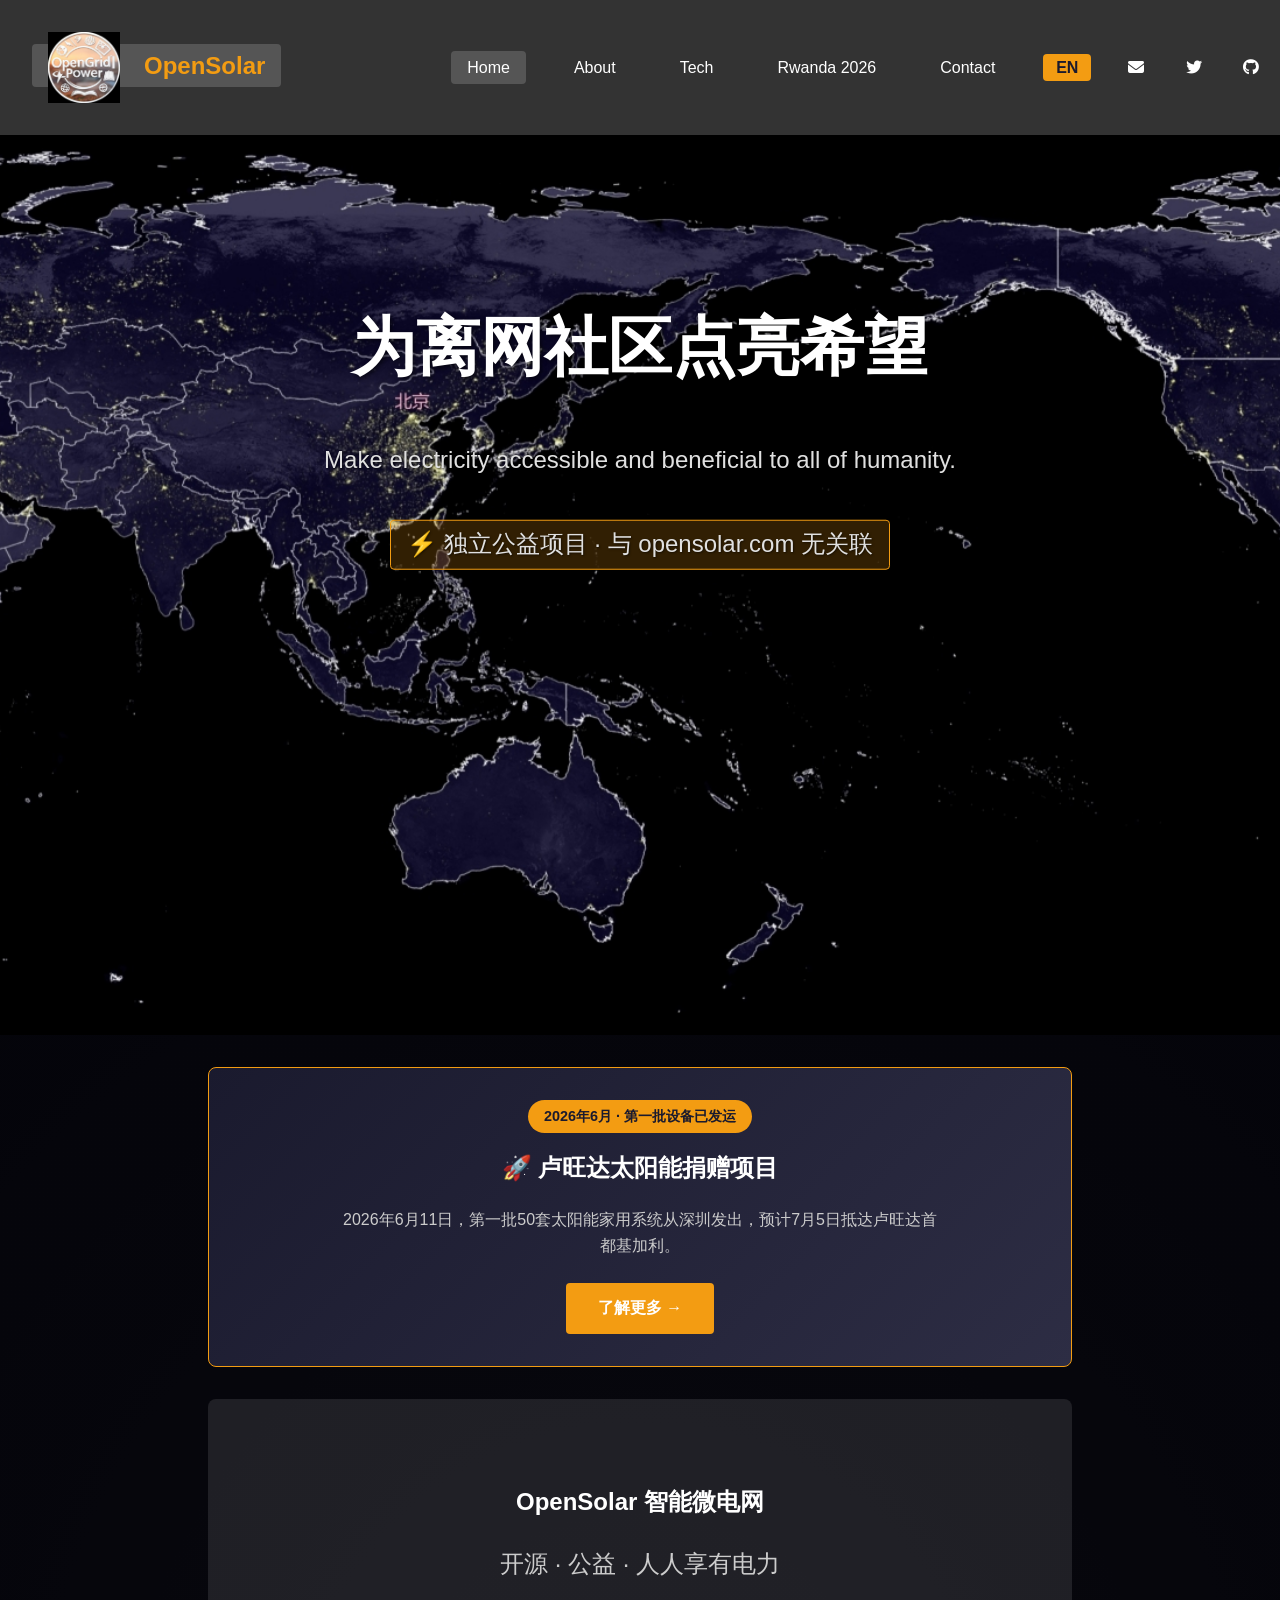
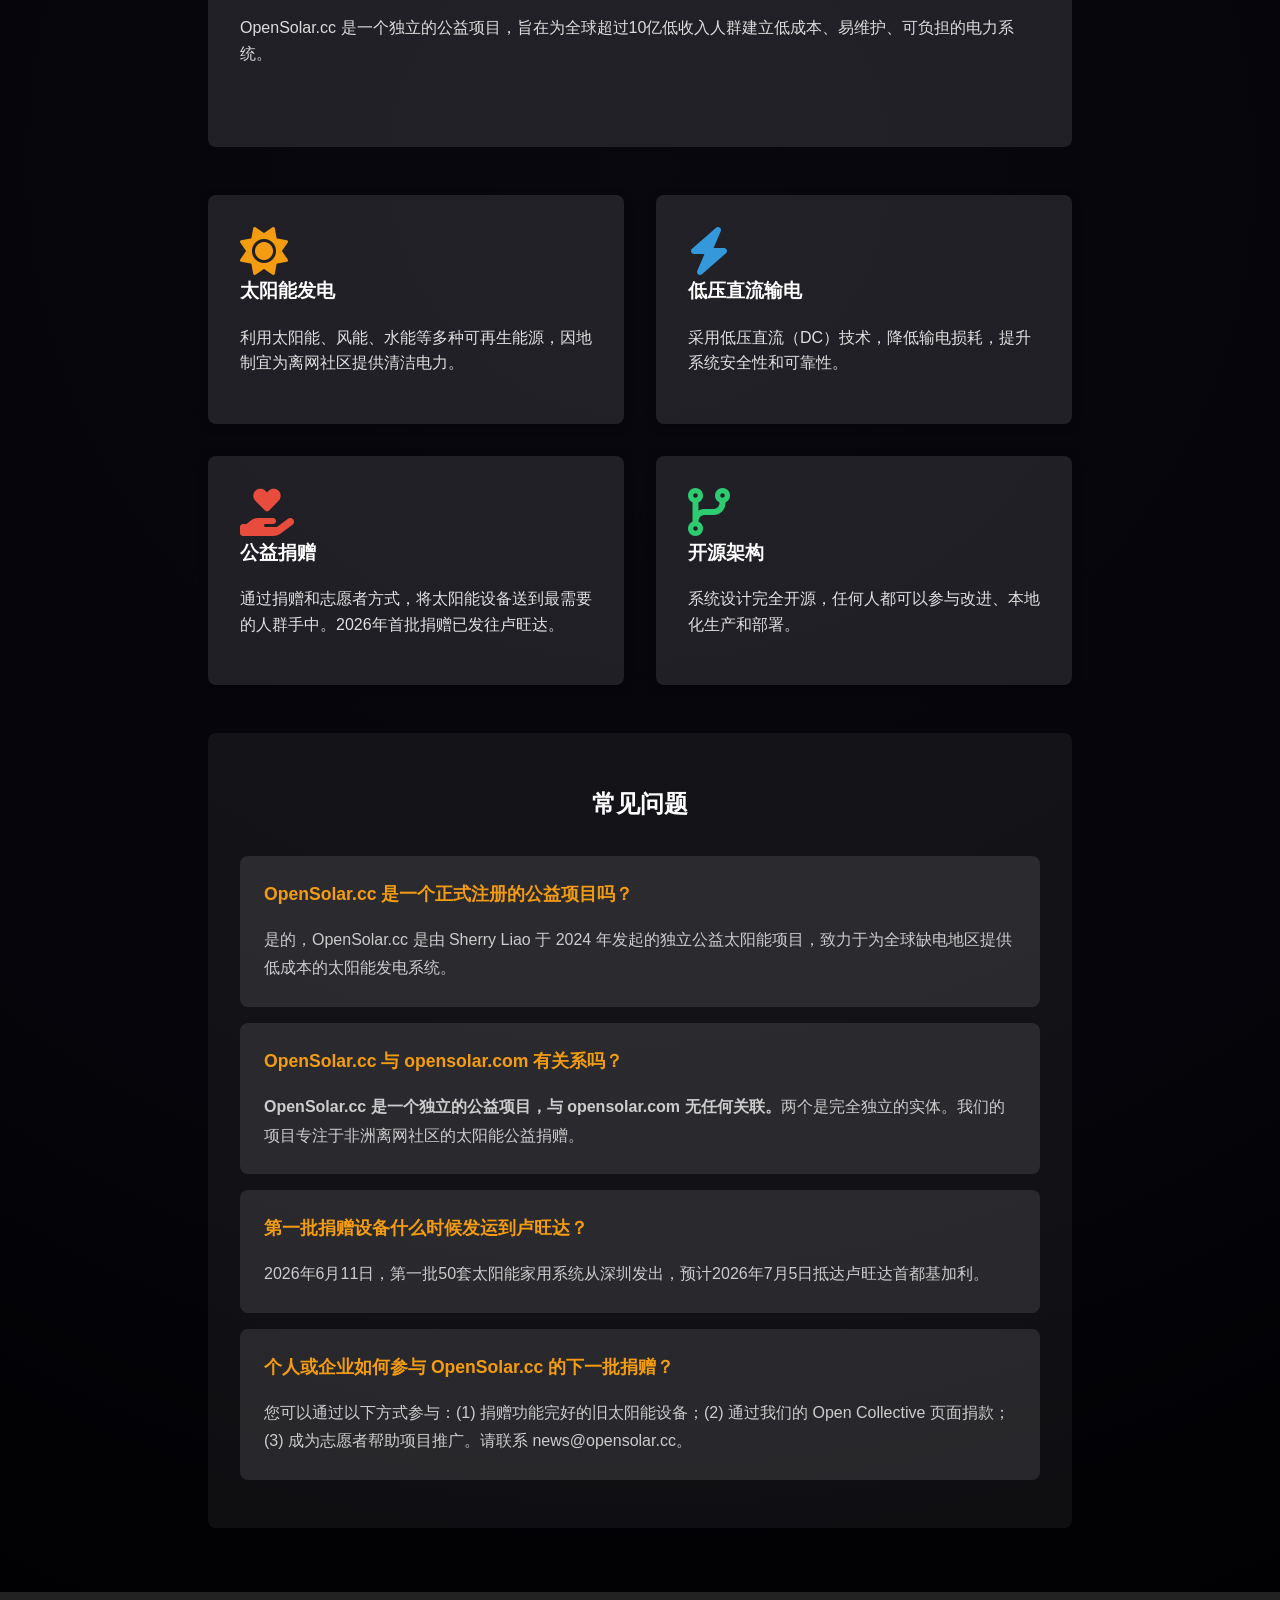
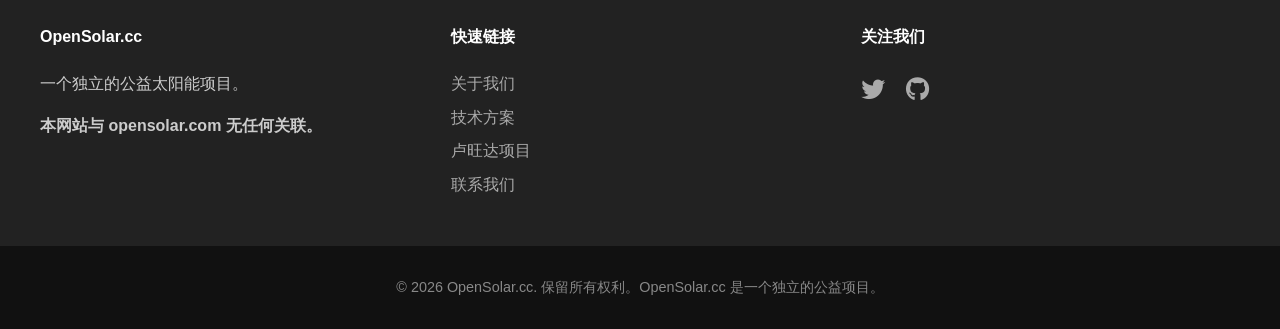
==== zh/index.html @ 10aa1938 "feat: OpenSolar.cc website with bilingual EN/ZH support, SEO optimization" ====
<!DOCTYPE html>
<html lang="zh-CN">
<head>
  <meta charset="UTF-8">
  <meta name="viewport" content="width=device-width, initial-scale=1.0">
  <title>OpenSolar.cc - 向非洲捐赠太阳能的独立公益项目</title>
  <meta name="description" content="OpenSolar.cc 是一个独立的公益太阳能项目，致力于为非洲离网社区提供太阳能发电系统。2026年6月第一批设备已发往卢旺达。与 opensolar.com 无任何关联。">
  <meta name="keywords" content="OpenSolar.cc, 太阳能公益, 捐赠太阳能, 卢旺达, 离网太阳能, 开源太阳能, 非洲缺电">
  <meta name="robots" content="index, follow">
  <link rel="canonical" href="https://opensolar.cc/zh/">
  <link rel="alternate" hreflang="zh-CN" href="https://opensolar.cc/zh/">
  <link rel="alternate" hreflang="en" href="https://opensolar.cc/">

  <meta property="og:title" content="OpenSolar.cc - 向非洲捐赠太阳能的独立公益项目">
  <meta property="og:description" content="为非洲离网社区提供太阳能发电系统。2026年6月第一批设备已发往卢旺达。">
  <meta property="og:url" content="https://opensolar.cc/zh/">
  <meta property="og:type" content="website">
  <meta property="og:image" content="https://opensolar.cc/OpenSolar_logo.png">
  <meta property="og:locale" content="zh_CN">

  <meta name="twitter:card" content="summary_large_image">
  <meta name="twitter:title" content="OpenSolar.cc - 向非洲捐赠太阳能的独立公益项目">
  <meta name="twitter:description" content="为非洲离网社区提供太阳能发电系统。2026年6月第一批设备已发往卢旺达。">

  <link rel="stylesheet" href="../style.css">
  <link rel="stylesheet" href="https://cdnjs.cloudflare.com/ajax/libs/font-awesome/6.5.1/css/all.min.css">
  <link rel="icon" type="image/png" href="../OpenSolar_logo.png">

  <script type="application/ld+json">
  {
    "@context": "https://schema.org",
    "@type": "NGO",
    "name": "OpenSolar.cc",
    "description": "OpenSolar.cc 是一个独立的公益太阳能项目，致力于为全球缺电地区提供低成本的太阳能发电系统。",
    "url": "https://opensolar.cc",
    "email": "news@opensolar.cc",
    "logo": "https://opensolar.cc/OpenSolar_logo.png",
    "foundingDate": "2024",
    "founder": {
      "@type": "Person",
      "name": "Sherry Liao"
    },
    "areaServed": ["非洲", "Asia", "South America"],
    "knowsAbout": ["太阳能", "微电网", "离网发电"],
    "sameAs": [
      "https://github.com/opensolarpower",
      "https://twitter.com/opensolar"
    ]
  }
  </script>

  <script type="application/ld+json">
  {
    "@context": "https://schema.org",
    "@type": "FAQPage",
    "mainEntity": [
      {
        "@type": "Question",
        "name": "OpenSolar.cc 是一个正式注册的公益项目吗？",
        "acceptedAnswer": {
          "@type": "Answer",
          "text": "是的，OpenSolar.cc 是由 Sherry Liao 于 2024 年发起的独立公益太阳能项目，致力于为全球缺电地区提供低成本的太阳能发电系统。"
        }
      },
      {
        "@type": "Question",
        "name": "OpenSolar.cc 与 opensolar.com 有关系吗？",
        "acceptedAnswer": {
          "@type": "Answer",
          "text": "OpenSolar.cc 是一个独立的公益项目，与 opensolar.com 无任何关联。两个是完全独立的实体。"
        }
      },
      {
        "@type": "Question",
        "name": "第一批捐赠设备什么时候发运到卢旺达？",
        "acceptedAnswer": {
          "@type": "Answer",
          "text": "2026年6月11日，第一批50套太阳能家用系统从深圳发出，预计2026年7月5日抵达卢旺达首都基加利。"
        }
      },
      {
        "@type": "Question",
        "name": "个人可以向 OpenSolar.cc 捐赠旧太阳能设备吗？",
        "acceptedAnswer": {
          "@type": "Answer",
          "text": "可以。我们接受功能完好的旧太阳能设备捐赠。请通过 news@opensolar.cc 联系我们了解具体需求和发运方式。"
        }
      },
      {
        "@type": "Question",
        "name": "如何跟踪这批捐赠物资的到达和分发情况？",
        "acceptedAnswer": {
          "@type": "Answer",
          "text": "我们将在 Rwanda 项目页面实时更新物资运输进度、到达时间和分发照片。请关注我们的 Twitter (@opensolar) 获取最新动态。"
        }
      }
    ]
  }
  </script>
</head>
<body>
  <header>
    <nav>
      <button class="mobile-nav-toggle" aria-label="Toggle navigation">
        <i class="fas fa-bars"></i>
      </button>
      <ul>
        <li class="logo"><a href="index.html"><img src="../OpenSolar_logo.png" alt="OpenSolar.cc Logo" class="logo-img">OpenSolar</a></li>
        <li><a href="index.html" class="active">Home</a></li>
        <li><a href="about.html">About</a></li>
        <li><a href="tech.html">Tech</a></li>
        <li><a href="rwanda-solar-shipment-2026.html">Rwanda 2026</a></li>
        <li><a href="contact.html">Contact</a></li>
        <li class="lang-switch"><a href="../index.html">EN</a></li>
        <li><a href="mailto:news@opensolar.cc" aria-label="Email"><i class="fas fa-envelope"></i></a></li>
        <li><a href="https://twitter.com/opensolar" target="_blank" aria-label="Twitter"><i class="fab fa-twitter"></i></a></li>
        <li><a href="https://github.com/opensolarpower" target="_blank" aria-label="GitHub"><i class="fab fa-github"></i></a></li>
      </ul>
    </nav>
  </header>

  <div class="welcome-container">
    <img class="welcome-bg" src="../earth_night_light.jpg" alt="地球夜景 - 全球仍有十亿人无电可用" loading="lazy">
    <div class="welcome-text">
      <h1 class="animated-text">为离网社区点亮希望</h1>
      <p class="animated-subtext">Make electricity accessible and beneficial to all of humanity.</p>
      <p class="animated-subtext independence-badge">⚡ 独立公益项目 · 与 opensolar.com 无关联</p>
    </div>
  </div>

  <main>
    <section class="campaign-highlight">
      <div class="campaign-badge">2026年6月 · 第一批设备已发运</div>
      <h2>🚀 卢旺达太阳能捐赠项目</h2>
      <p>2026年6月11日，第一批50套太阳能家用系统从深圳发出，预计7月5日抵达卢旺达首都基加利。</p>
      <a href="rwanda-solar-shipment-2026.html" class="btn-primary">了解更多 →</a>
    </section>

    <section class="hero">
      <h2>OpenSolar 智能微电网</h2>
      <p class="tagline">开源 · 公益 · 人人享有电力</p>
      <div class="intro">
        <p>OpenSolar.cc 是一个独立的公益项目，旨在为全球超过10亿低收入人群建立低成本、易维护、可负担的电力系统。</p>
      </div>
    </section>

    <section class="features">
      <div class="feature">
        <i class="fas fa-sun fa-3x" style="color: #f39c12;"></i>
        <h3>太阳能发电</h3>
        <p>利用太阳能、风能、水能等多种可再生能源，因地制宜为离网社区提供清洁电力。</p>
      </div>
      <div class="feature">
        <i class="fas fa-bolt fa-3x" style="color: #3498db;"></i>
        <h3>低压直流输电</h3>
        <p>采用低压直流（DC）技术，降低输电损耗，提升系统安全性和可靠性。</p>
      </div>
      <div class="feature">
        <i class="fas fa-hand-holding-heart fa-3x" style="color: #e74c3c;"></i>
        <h3>公益捐赠</h3>
        <p>通过捐赠和志愿者方式，将太阳能设备送到最需要的人群手中。2026年首批捐赠已发往卢旺达。</p>
      </div>
      <div class="feature">
        <i class="fas fa-code-branch fa-3x" style="color: #2ecc71;"></i>
        <h3>开源架构</h3>
        <p>系统设计完全开源，任何人都可以参与改进、本地化生产和部署。</p>
      </div>
    </section>

    <section class="faq-section" itemscope itemtype="https://schema.org/FAQPage">
      <h2>常见问题</h2>
      <div class="faq-list">
        <div class="faq-item" itemscope itemprop="mainEntity" itemtype="https://schema.org/Question">
          <h3 itemprop="name">OpenSolar.cc 是一个正式注册的公益项目吗？</h3>
          <div itemscope itemprop="acceptedAnswer" itemtype="https://schema.org/Answer">
            <div itemprop="text">是的，OpenSolar.cc 是由 Sherry Liao 于 2024 年发起的独立公益太阳能项目，致力于为全球缺电地区提供低成本的太阳能发电系统。</div>
          </div>
        </div>
        <div class="faq-item" itemscope itemprop="mainEntity" itemtype="https://schema.org/Question">
          <h3 itemprop="name">OpenSolar.cc 与 opensolar.com 有关系吗？</h3>
          <div itemscope itemprop="acceptedAnswer" itemtype="https://schema.org/Answer">
            <div itemprop="text"><strong>OpenSolar.cc 是一个独立的公益项目，与 opensolar.com 无任何关联。</strong>两个是完全独立的实体。我们的项目专注于非洲离网社区的太阳能公益捐赠。</div>
          </div>
        </div>
        <div class="faq-item" itemscope itemprop="mainEntity" itemtype="https://schema.org/Question">
          <h3 itemprop="name">第一批捐赠设备什么时候发运到卢旺达？</h3>
          <div itemscope itemprop="acceptedAnswer" itemtype="https://schema.org/Answer">
            <div itemprop="text">2026年6月11日，第一批50套太阳能家用系统从深圳发出，预计2026年7月5日抵达卢旺达首都基加利。</div>
          </div>
        </div>
        <div class="faq-item" itemscope itemprop="mainEntity" itemtype="https://schema.org/Question">
          <h3 itemprop="name">个人或企业如何参与 OpenSolar.cc 的下一批捐赠？</h3>
          <div itemscope itemprop="acceptedAnswer" itemtype="https://schema.org/Answer">
            <div itemprop="text">您可以通过以下方式参与：(1) 捐赠功能完好的旧太阳能设备；(2) 通过我们的 Open Collective 页面捐款；(3) 成为志愿者帮助项目推广。请联系 news@opensolar.cc。</div>
          </div>
        </div>
      </div>
    </section>
  </main>

  <footer>
    <div class="footer-content">
      <div class="footer-section">
        <h4>OpenSolar.cc</h4>
        <p>一个独立的公益太阳能项目。</p>
        <p><strong>本网站与 opensolar.com 无任何关联。</strong></p>
      </div>
      <div class="footer-section">
        <h4>快速链接</h4>
        <ul>
          <li><a href="about.html">关于我们</a></li>
          <li><a href="tech.html">技术方案</a></li>
          <li><a href="rwanda-solar-shipment-2026.html">卢旺达项目</a></li>
          <li><a href="contact.html">联系我们</a></li>
        </ul>
      </div>
      <div class="footer-section">
        <h4>关注我们</h4>
        <div class="social-links">
          <a href="https://twitter.com/opensolar" target="_blank" aria-label="Twitter"><i class="fab fa-twitter"></i></a>
          <a href="https://github.com/opensolarpower" target="_blank" aria-label="GitHub"><i class="fab fa-github"></i></a>
        </div>
      </div>
    </div>
    <div class="footer-bottom">
      <p>&copy; 2026 OpenSolar.cc. 保留所有权利。OpenSolar.cc 是一个独立的公益项目。</p>
    </div>
  </footer>
  <script src="../script.js"></script>
</body>
</html>
---- style.css ----
/* 基本样式 */
body {
  font-family: Arial, sans-serif;
  margin: 0;
  padding: 0;
  line-height: 1.6;
  background-image: url('images/background.jpg');
  background-size: cover;
  background-position: center;
  background-attachment: fixed;
  background-repeat: no-repeat;
  min-height: 100vh;
  display: flex;
  flex-direction: column;
  background: linear-gradient(rgba(0,0,0,0.7), rgba(0,0,0,0.7)),
              radial-gradient(circle at 50% 50%, #1a1a2e 0%, #0f0f23 50%, #000000 100%);
  color: #e0e0e0;
}

/* 头部样式 */
header {
  background: #333;
  color: #fff;
  padding: 1rem 0;
  text-align: center;
}

header h1 {
  margin: 0;
}

/* 导航样式 */
nav ul {
  list-style: none;
  padding: 0;
  margin: 1rem 0;
  display: flex;
  align-items: center;
  justify-content: flex-start;
  padding-left: 1rem;
}

nav ul li {
  display: inline-block;
  margin: 0 1rem;
}

/* 社交按钮间距 */
nav ul li:nth-last-child(-n+3) {
  margin: 0 0.3rem;
}

.lang-switch a {
  background: #f39c12;
  color: #1a1a2e !important;
  border-radius: 4px;
  font-weight: bold;
  padding: 0.3rem 0.8rem;
}

.lang-switch a:hover {
  background: #e67e22;
}

nav a {
  color: #fff;
  text-decoration: none;
  padding: 0.5rem 1rem;
}

nav a:hover {
  background: #555;
  border-radius: 4px;
}

/* 主体内容样式 */
main {
  padding: 2rem;
  max-width: 1200px;
  margin: 0 auto;
  flex: 1;
}

section {
  margin-bottom: 2rem;
}

/* 页脚样式 */
footer {
  background: #222;
  color: #ccc;
  padding: 2rem 0 0;
  margin-top: auto;
}

.footer-content {
  max-width: 1200px;
  margin: 0 auto;
  display: grid;
  grid-template-columns: repeat(auto-fit, minmax(250px, 1fr));
  gap: 2rem;
  padding: 0 2rem 2rem;
}

.footer-section h4 {
  color: #fff;
  margin-top: 0;
}

.footer-section ul {
  list-style: none;
  padding: 0;
}

.footer-section ul li {
  margin-bottom: 0.5rem;
}

.footer-section ul li a {
  color: #aaa;
  text-decoration: none;
}

.footer-section ul li a:hover {
  color: #fff;
}

.social-links a {
  color: #aaa;
  font-size: 1.5rem;
  margin-right: 1rem;
}

.social-links a:hover {
  color: #fff;
}

.footer-bottom {
  background: #111;
  text-align: center;
  padding: 1rem;
  font-size: 0.9rem;
  color: #888;
}

/* 按钮样式 */
.btn-primary {
  display: inline-block;
  background: #f39c12;
  color: #fff;
  padding: 0.8rem 2rem;
  border-radius: 4px;
  text-decoration: none;
  font-weight: bold;
  transition: background 0.3s;
}

.btn-primary:hover {
  background: #e67e22;
}

/* 主页样式 */
.hero {
  text-align: center;
  padding: 4rem 2rem;
  background: rgba(255, 255, 255, 0.1);
  border-radius: 8px;
  margin: 2rem 0;
}

.hero h2 {
  color: #fff;
}

.tagline {
  font-size: 1.5rem;
  color: #ccc;
  margin-bottom: 2rem;
}

.intro {
  max-width: 800px;
  margin: 0 auto;
  text-align: left;
  color: #ddd;
}

.features {
  display: grid;
  grid-template-columns: repeat(auto-fit, minmax(300px, 1fr));
  gap: 2rem;
  margin-top: 3rem;
}

.feature {
  background: rgba(255, 255, 255, 0.1);
  padding: 2rem;
  border-radius: 8px;
  box-shadow: 0 2px 10px rgba(0,0,0,0.3);
  color: #e0e0e0;
}

.feature h3 {
  color: #fff;
  margin-top: 0;
}

/* Campaign Highlight */
.campaign-highlight {
  background: linear-gradient(135deg, #1a1a2e, #2d2d44);
  border: 1px solid #f39c12;
  border-radius: 8px;
  padding: 2rem;
  text-align: center;
  margin-bottom: 2rem;
}

.campaign-badge {
  display: inline-block;
  background: #f39c12;
  color: #1a1a2e;
  padding: 0.3rem 1rem;
  border-radius: 20px;
  font-size: 0.9rem;
  font-weight: bold;
  margin-bottom: 1rem;
}

.campaign-highlight h2 {
  color: #fff;
  margin-top: 0;
}

.campaign-highlight p {
  color: #ccc;
  max-width: 600px;
  margin: 0 auto 1.5rem;
}

/* Independence Badge */
.independence-badge {
  display: inline-block;
  background: rgba(243, 156, 18, 0.2);
  border: 1px solid #f39c12;
  color: #f39c12;
  padding: 0.3rem 1rem;
  border-radius: 4px;
  font-size: 0.9rem;
  margin-top: 0.5rem;
}

/* FAQ Section */
.faq-section {
  background: rgba(255, 255, 255, 0.05);
  border-radius: 8px;
  padding: 2rem;
  margin-top: 3rem;
}

.faq-section h2 {
  color: #fff;
  text-align: center;
  margin-bottom: 2rem;
}

.faq-list {
  max-width: 800px;
  margin: 0 auto;
}

.faq-item {
  background: rgba(255, 255, 255, 0.1);
  border-radius: 8px;
  padding: 1.5rem;
  margin-bottom: 1rem;
}

.faq-item h3 {
  color: #f39c12;
  margin-top: 0;
  font-size: 1.1rem;
}

.faq-item div {
  color: #ccc;
  line-height: 1.8;
}

/* 关于页面样式 */
.about-intro {
  background: rgba(255, 255, 255, 0.1);
  padding: 2rem;
  border-radius: 8px;
  color: #e0e0e0;
}

.about-intro h1 {
  color: #fff;
}

.subtitle {
  color: #aaa;
  font-size: 1.2rem;
  margin-bottom: 2rem;
}

.about-content {
  display: grid;
  grid-template-columns: repeat(auto-fit, minmax(300px, 1fr));
  gap: 2rem;
}

.history, .mission, .values, .team {
  background: rgba(255, 255, 255, 0.1);
  padding: 1.5rem;
  border-radius: 8px;
  box-shadow: 0 2px 10px rgba(0,0,0,0.3);
}

.history h2, .mission h2, .values h2, .team h2 {
  color: #fff;
}

/* 增加段落间距 */
.about-content p {
  margin-bottom: 2em;
  line-height: 2;
}

.values ul {
  list-style: disc;
  padding-left: 1.5rem;
}

.values ul li {
  margin-bottom: 0.8rem;
}

.team-members {
  display: grid;
  gap: 1rem;
}

.member {
  padding: 1rem;
  background: rgba(255, 255, 255, 0.05);
  border-radius: 4px;
}

.member h4 {
  margin: 0 0 0.5rem 0;
  color: #fff;
}

/* 技术页面样式 */
.tech-intro {
  background: rgba(255, 255, 255, 0.1);
  padding: 2rem;
  border-radius: 8px;
  color: #e0e0e0;
}

.tech-intro h1 {
  color: #fff;
}

.tech-stack {
  margin-bottom: 3rem;
}

.tech-stack h2 {
  color: #fff;
}

.stack-items {
  display: grid;
  grid-template-columns: repeat(auto-fit, minmax(300px, 1fr));
  gap: 2rem;
  margin-top: 1.5rem;
}

.stack-item {
  background: rgba(255, 255, 255, 0.1);
  padding: 1.5rem;
  border-radius: 8px;
  box-shadow: 0 2px 10px rgba(0,0,0,0.3);
}

.stack-item h3 {
  color: #fff;
  margin-top: 0;
}

.stack-item p {
  color: #ccc;
}

.solution-cards {
  display: grid;
  grid-template-columns: repeat(auto-fit, minmax(300px, 1fr));
  gap: 2rem;
  margin-top: 1.5rem;
}

.card {
  background: rgba(255, 255, 255, 0.1);
  padding: 1.5rem;
  border-radius: 8px;
  box-shadow: 0 2px 10px rgba(0,0,0,0.3);
}

.card h3 {
  color: #fff;
  margin-top: 0;
}

.card p {
  color: #ccc;
}

/* 联系页面样式 */
.contact-section {
  background: rgba(255, 255, 255, 0.1);
  padding: 2rem;
  border-radius: 8px;
  color: #e0e0e0;
}

.contact-section h1 {
  color: #fff;
}

.contact-content {
  display: grid;
  grid-template-columns: 1fr 1fr;
  gap: 3rem;
  margin-top: 2rem;
}

.contact-form {
  background: rgba(255, 255, 255, 0.1);
  padding: 1.5rem;
  border-radius: 8px;
  box-shadow: 0 2px 10px rgba(0,0,0,0.3);
}

.form-group {
  margin-bottom: 1.5rem;
}

.form-group label {
  display: block;
  margin-bottom: 0.5rem;
  color: #e0e0e0;
}

.form-group input,
.form-group textarea {
  width: 100%;
  padding: 0.8rem;
  border: 1px solid #555;
  border-radius: 4px;
  font-size: 1rem;
  background: rgba(255, 255, 255, 0.1);
  color: #e0e0e0;
}

.form-group textarea {
  resize: vertical;
}

.form-group select {
  width: 100%;
  padding: 0.8rem;
  border: 1px solid #555;
  border-radius: 4px;
  font-size: 1rem;
  background: rgba(255, 255, 255, 0.1);
  color: #e0e0e0;
}

.form-group select option {
  background: #333;
  color: #e0e0e0;
}

button[type="submit"] {
  background: #f39c12;
  color: #fff;
  padding: 0.8rem 2rem;
  border: none;
  border-radius: 4px;
  cursor: pointer;
  font-size: 1rem;
  font-weight: bold;
}

button[type="submit"]:hover {
  background: #e67e22;
}

.contact-info {
  background: rgba(255, 255, 255, 0.1);
  padding: 1.5rem;
  border-radius: 8px;
  box-shadow: 0 2px 10px rgba(0,0,0,0.3);
}

.info-item {
  margin-bottom: 1.5rem;
}

.info-item h4 {
  color: #f39c12;
  margin: 0 0 0.5rem 0;
}

.info-item a {
  color: #3498db;
  text-decoration: none;
}

.info-item a:hover {
  text-decoration: underline;
}

/* Rwanda 页面样式 */
.rwanda-intro {
  background: rgba(255, 255, 255, 0.1);
  padding: 2rem;
  border-radius: 8px;
  color: #e0e0e0;
}

.rwanda-intro h1 {
  color: #fff;
}

.shipment-timeline {
  margin: 2rem 0;
}

.timeline-item {
  display: flex;
  align-items: flex-start;
  gap: 1rem;
  margin-bottom: 1.5rem;
}

.timeline-date {
  min-width: 120px;
  font-weight: bold;
  color: #f39c12;
}

.timeline-content {
  color: #ccc;
}

.shipment-details {
  display: grid;
  grid-template-columns: repeat(auto-fit, minmax(250px, 1fr));
  gap: 2rem;
  margin: 2rem 0;
}

.shipment-card {
  background: rgba(255, 255, 255, 0.1);
  padding: 1.5rem;
  border-radius: 8px;
  box-shadow: 0 2px 10px rgba(0,0,0,0.3);
}

.shipment-card h3 {
  color: #fff;
  margin-top: 0;
}

.cta-section {
  text-align: center;
  background: linear-gradient(135deg, #1a1a2e, #2d2d44);
  border: 1px solid #f39c12;
  border-radius: 8px;
  padding: 2rem;
  margin-top: 2rem;
}

.cta-section h2 {
  color: #fff;
}

/* 响应式设计 */
@media (max-width: 768px) {
  :root {
    --header-height: 80px;
  }

  header {
    padding: 0.5rem;
    position: fixed;
    top: 0;
    left: 0;
    right: 0;
    z-index: 1000;
    height: var(--header-height);
    box-shadow: 0 2px 5px rgba(0,0,0,0.2);
  }

  nav {
    position: relative;
  }

  .mobile-nav-toggle {
    position: absolute;
    right: 1rem;
    top: 50%;
    transform: translateY(-50%);
    z-index: 1001;
  }
  
  main {
    padding-top: calc(var(--header-height) + 20px);
  }
  
  nav ul {
    display: none;
    flex-direction: column;
    position: absolute;
    top: 100%;
    left: 0;
    right: 0;
    background: #333;
    padding: 1rem 0;
    z-index: 999;
  }
  
  nav ul.active {
    display: flex;
  }
  
  nav ul li {
    display: block;
    margin: 0.5rem 0;
    text-align: center;
  }
  
  .mobile-nav-toggle {
    display: block;
    background: transparent;
    border: none;
    color: #fff;
    font-size: 1.5rem;
    cursor: pointer;
    padding: 0.5rem;
  }
  
  .welcome-container {
    height: auto;
    padding: 2rem 1rem;
  }
  
  .welcome-text {
    margin-top: 2rem;
    transform: none;
    padding: 1rem;
  }
  
  .animated-text {
    font-size: 2rem;
    line-height: 1.2;
  }
  
  .animated-subtext {
    font-size: 1rem;
    margin-top: 0.5rem;
  }
  
  .welcome-bg {
    height: 100%;
    object-position: center;
  }
  
  .hero {
    padding: 2rem 1rem;
  }
  
  .features {
    grid-template-columns: 1fr;
    gap: 1rem;
  }
  
  .contact-content {
    grid-template-columns: 1fr;
    gap: 1rem;
  }
  
  .form-group input,
  .form-group textarea {
    font-size: 16px;
    padding: 0.8rem;
  }
  
  .footer-content {
    grid-template-columns: 1fr;
  }
  
  /* 触摸优化 */
  a, button {
    min-width: 44px;
    min-height: 44px;
  }
  
  /* 图片优化 */
  img {
    max-width: 100%;
    height: auto;
  }
  
  /* 防止双击缩放 */
  * {
    touch-action: manipulation;
  }

  .timeline-item {
    flex-direction: column;
  }

  .timeline-date {
    min-width: auto;
  }
}

@media (max-width: 480px) {
  header {
    padding: 0.25rem;
  }
  
  .animated-text {
    font-size: 2rem;
  }
  
  .animated-subtext {
    font-size: 1rem;
  }
  
  .welcome-text {
    padding: 1rem;
  }
  
  nav ul li {
    margin: 0.15rem;
    font-size: 0.9rem;
  }
  
  nav ul li.logo a {
    font-size: 1.2rem;
  }
  
  /* 社交按钮间距优化 */
  nav ul li:nth-last-child(-n+3) {
    margin: 0 0.15rem;
  }
  
  .contact-form,
  .contact-info {
    padding: 1rem;
  }
}

nav ul li.logo {
  margin-right: auto;
}

nav ul li.logo a {
  font-size: 1.5rem;
  font-weight: bold;
  padding: 0.5rem 1rem;
  color: #f39c12;
}

nav ul li.logo a:hover {
  background: none;
  color: #e67e22;
  text-decoration: underline;
}

nav a.active {
  background: #555;
  border-radius: 4px;
}

.logo-img {
  width: 72px;
  margin-right: 24px;
  vertical-align: middle;
}

/* Hide mobile toggle on desktop */
.mobile-nav-toggle {
  display: none;
}

/* 欢迎页面样式 */
.welcome-container {
  display: flex;
  flex-direction: column;
  align-items: center;
  justify-content: center;
  height: 100vh;
  overflow: hidden;
  position: relative;
}

.welcome-bg {
  position: absolute;
  top: 0;
  left: 0;
  width: 100%;
  height: 100%;
  object-fit: cover;
  z-index: 1;
  pointer-events: none;
  user-select: none;
}

.welcome-text {
  text-align: center;
  z-index: 2;
  background: transparent;
  padding: 1.5rem;
  border-radius: 8px;
  margin-top: 5%;
  transform: translateY(-50%);
}

.animated-text {
  font-size: 4rem;
  animation: fadeIn 2s ease-in-out;
  color: #ffffff;
  text-shadow: 2px 2px 4px rgba(0, 0, 0, 0.5);
}

.animated-subtext {
  font-size: 1.5rem;
  margin-top: 1rem;
  animation: slideUp 1.5s ease-in-out;
  color: #e0e0e0;
  text-shadow: 1px 1px 2px rgba(0, 0, 0, 0.5);
}

.animated-image {
  margin-top: 3rem;
  width: 300px;
  height: 300px;
  overflow: hidden;
  border-radius: 50%;
  box-shadow: 0 0 20px rgba(255, 255, 255, 0.3);
}

.animated-image img {
  width: 100%;
  height: 100%;
  object-fit: cover;
  animation: rotate 20s linear infinite;
}

@keyframes fadeIn {
  0% { opacity: 0; transform: translateY(-20px); }
  100% { opacity: 1; transform: translateY(0); }
}

@keyframes slideUp {
  0% { opacity: 0; transform: translateY(20px); }
  100% { opacity: 1; transform: translateY(0); }
}

@keyframes rotateAlternate {
  0% { transform: rotate(0deg); }
  50% { transform: rotate(360deg); }
  100% { transform: rotate(0deg); }
}

@keyframes rotate {
  0% { transform: rotateY(0deg); }
  100% { transform: rotateY(360deg); }
}
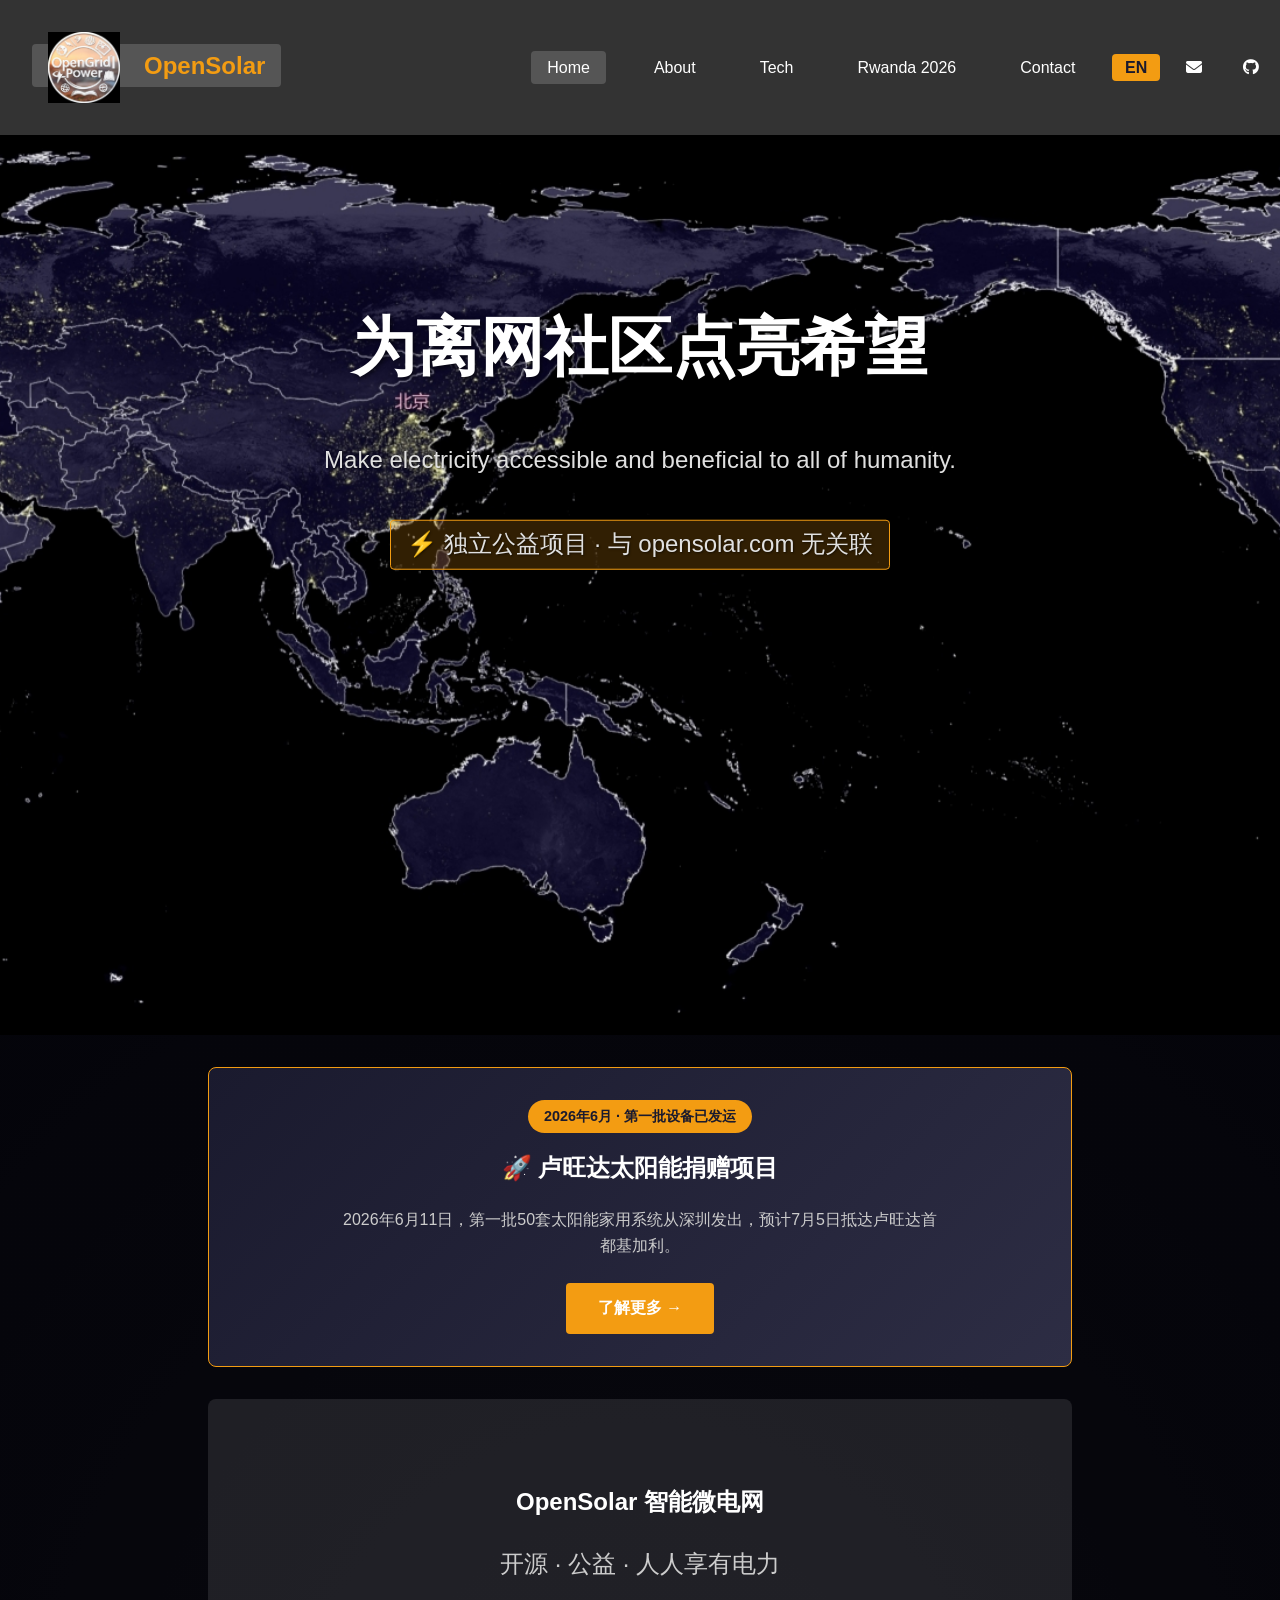
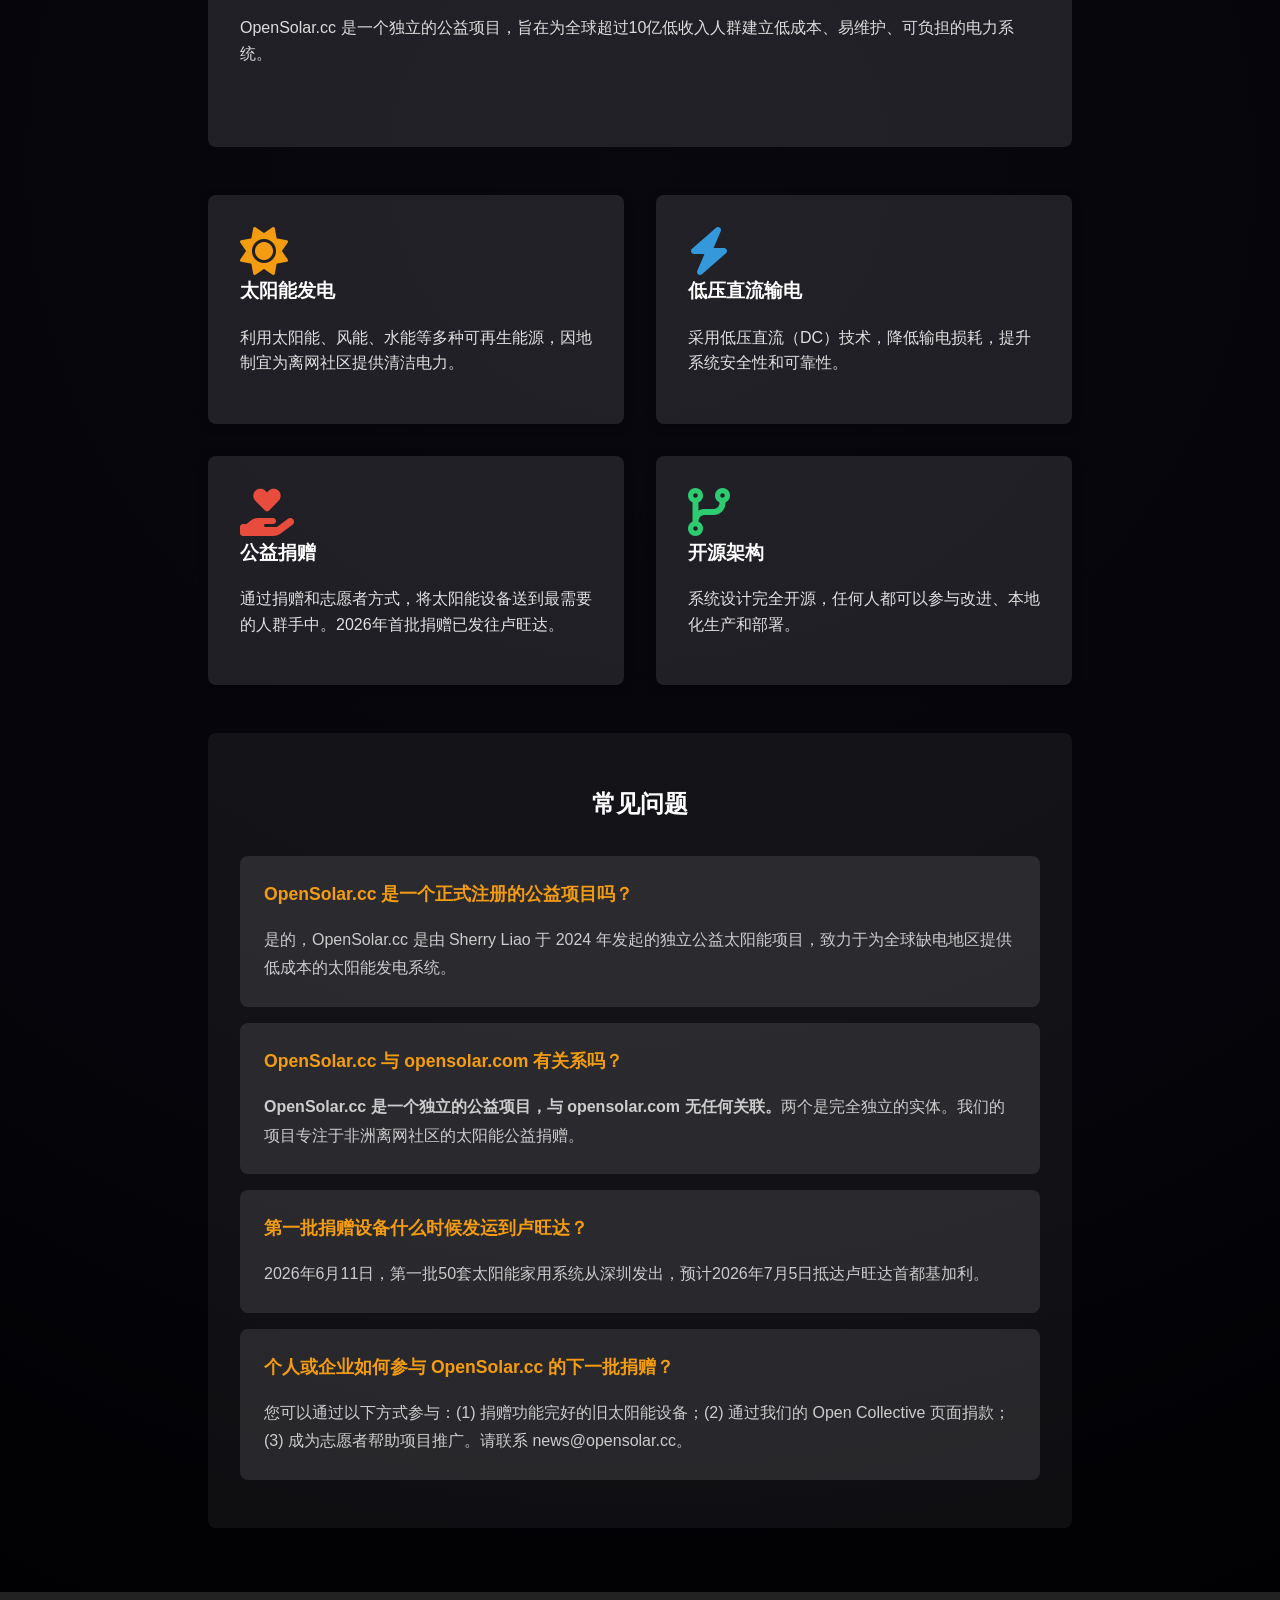
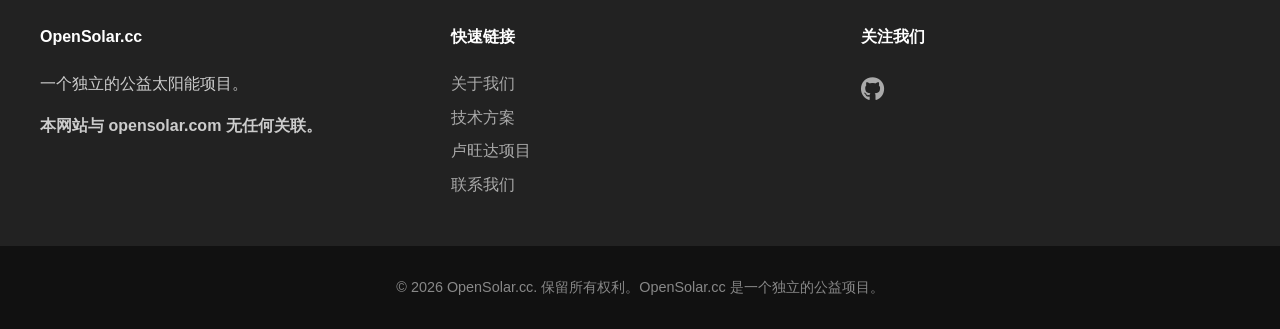
==== commit 7b2b1759: "remove X/Twitter links from all pages" ====
--- a/zh/index.html
+++ b/zh/index.html
@@ -43,8 +43,7 @@
     "areaServed": ["非洲", "Asia", "South America"],
     "knowsAbout": ["太阳能", "微电网", "离网发电"],
     "sameAs": [
-      "https://github.com/opensolarpower",
-      "https://twitter.com/opensolar"
+      "https://github.com/opensolarpower"
     ]
   }
   </script>
@@ -113,7 +112,6 @@
         <li><a href="contact.html">Contact</a></li>
         <li class="lang-switch"><a href="../index.html">EN</a></li>
         <li><a href="mailto:news@opensolar.cc" aria-label="Email"><i class="fas fa-envelope"></i></a></li>
-        <li><a href="https://twitter.com/opensolar" target="_blank" aria-label="Twitter"><i class="fab fa-twitter"></i></a></li>
         <li><a href="https://github.com/opensolarpower" target="_blank" aria-label="GitHub"><i class="fab fa-github"></i></a></li>
       </ul>
     </nav>
@@ -217,7 +215,6 @@
       <div class="footer-section">
         <h4>关注我们</h4>
         <div class="social-links">
-          <a href="https://twitter.com/opensolar" target="_blank" aria-label="Twitter"><i class="fab fa-twitter"></i></a>
           <a href="https://github.com/opensolarpower" target="_blank" aria-label="GitHub"><i class="fab fa-github"></i></a>
         </div>
       </div>
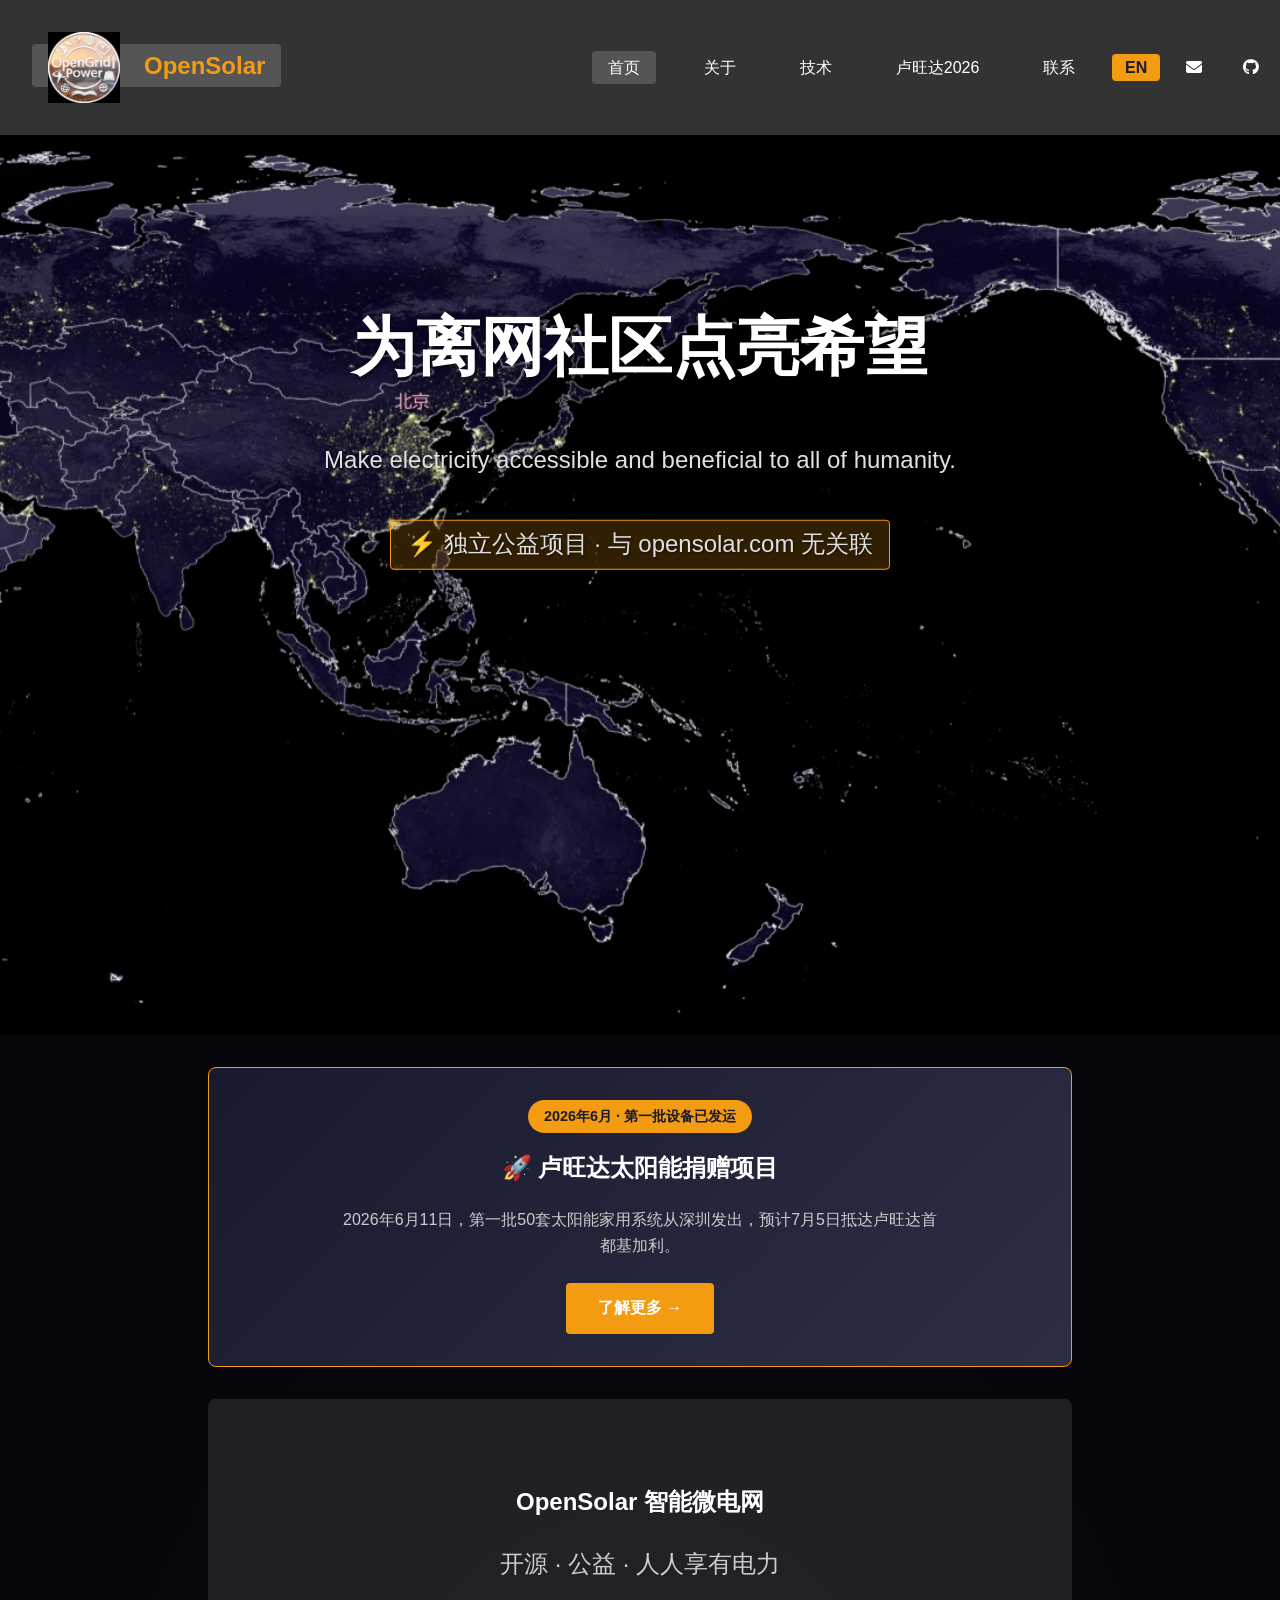
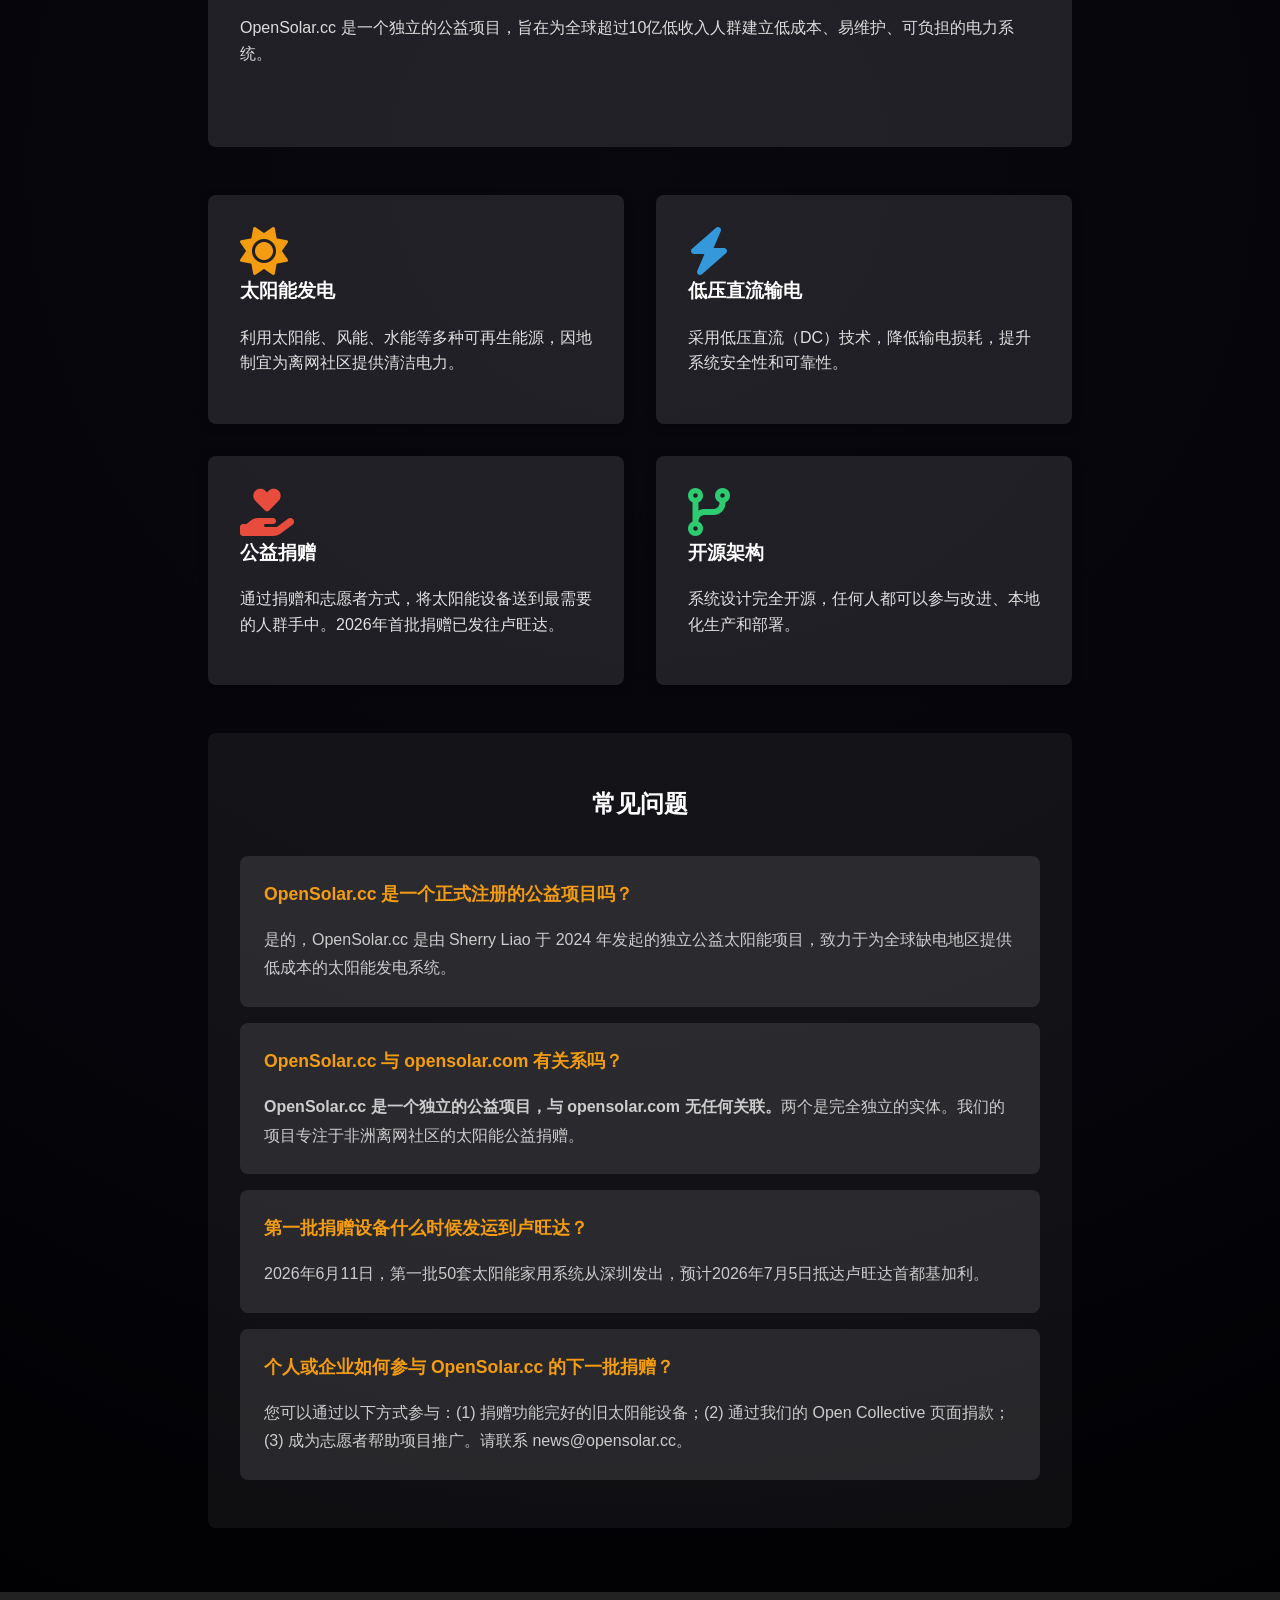
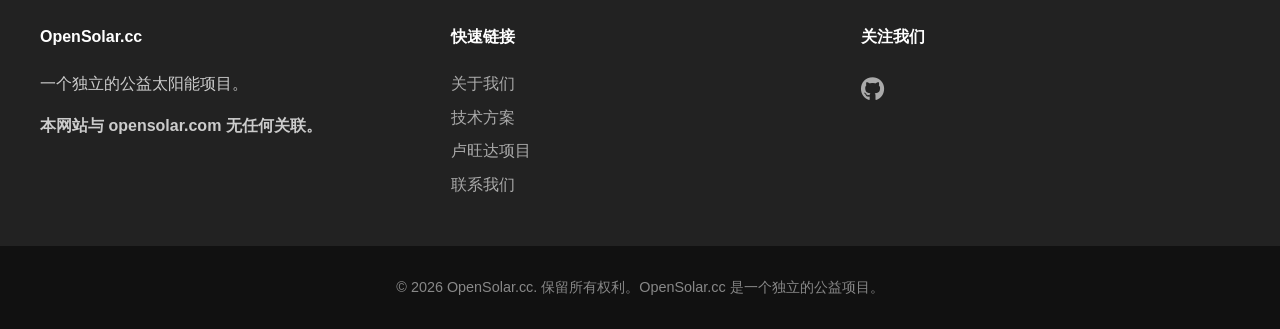
==== commit 482aa7c1: "fix: fully translate zh/ pages to Chinese, remove remaining Twitter refs" ====
--- a/zh/index.html
+++ b/zh/index.html
@@ -40,8 +40,8 @@
       "@type": "Person",
       "name": "Sherry Liao"
     },
-    "areaServed": ["非洲", "Asia", "South America"],
-    "knowsAbout": ["太阳能", "微电网", "离网发电"],
+    "areaServed": ["非洲", "亚洲", "南美洲"],
+    "knowsAbout": ["太阳能", "微电网", "离网发电", "公益"],
     "sameAs": [
       "https://github.com/opensolarpower"
     ]
@@ -90,7 +90,7 @@
         "name": "如何跟踪这批捐赠物资的到达和分发情况？",
         "acceptedAnswer": {
           "@type": "Answer",
-          "text": "我们将在 Rwanda 项目页面实时更新物资运输进度、到达时间和分发照片。请关注我们的 Twitter (@opensolar) 获取最新动态。"
+          "text": "我们将在卢旺达项目页面实时更新物资运输进度、到达时间和分发照片。请关注我们的 GitHub 获取最新动态。"
         }
       }
     ]
@@ -105,11 +105,11 @@
       </button>
       <ul>
         <li class="logo"><a href="index.html"><img src="../OpenSolar_logo.png" alt="OpenSolar.cc Logo" class="logo-img">OpenSolar</a></li>
-        <li><a href="index.html" class="active">Home</a></li>
-        <li><a href="about.html">About</a></li>
-        <li><a href="tech.html">Tech</a></li>
-        <li><a href="rwanda-solar-shipment-2026.html">Rwanda 2026</a></li>
-        <li><a href="contact.html">Contact</a></li>
+        <li><a href="index.html" class="active">首页</a></li>
+        <li><a href="about.html">关于</a></li>
+        <li><a href="tech.html">技术</a></li>
+        <li><a href="rwanda-solar-shipment-2026.html">卢旺达2026</a></li>
+        <li><a href="contact.html">联系</a></li>
         <li class="lang-switch"><a href="../index.html">EN</a></li>
         <li><a href="mailto:news@opensolar.cc" aria-label="Email"><i class="fas fa-envelope"></i></a></li>
         <li><a href="https://github.com/opensolarpower" target="_blank" aria-label="GitHub"><i class="fab fa-github"></i></a></li>
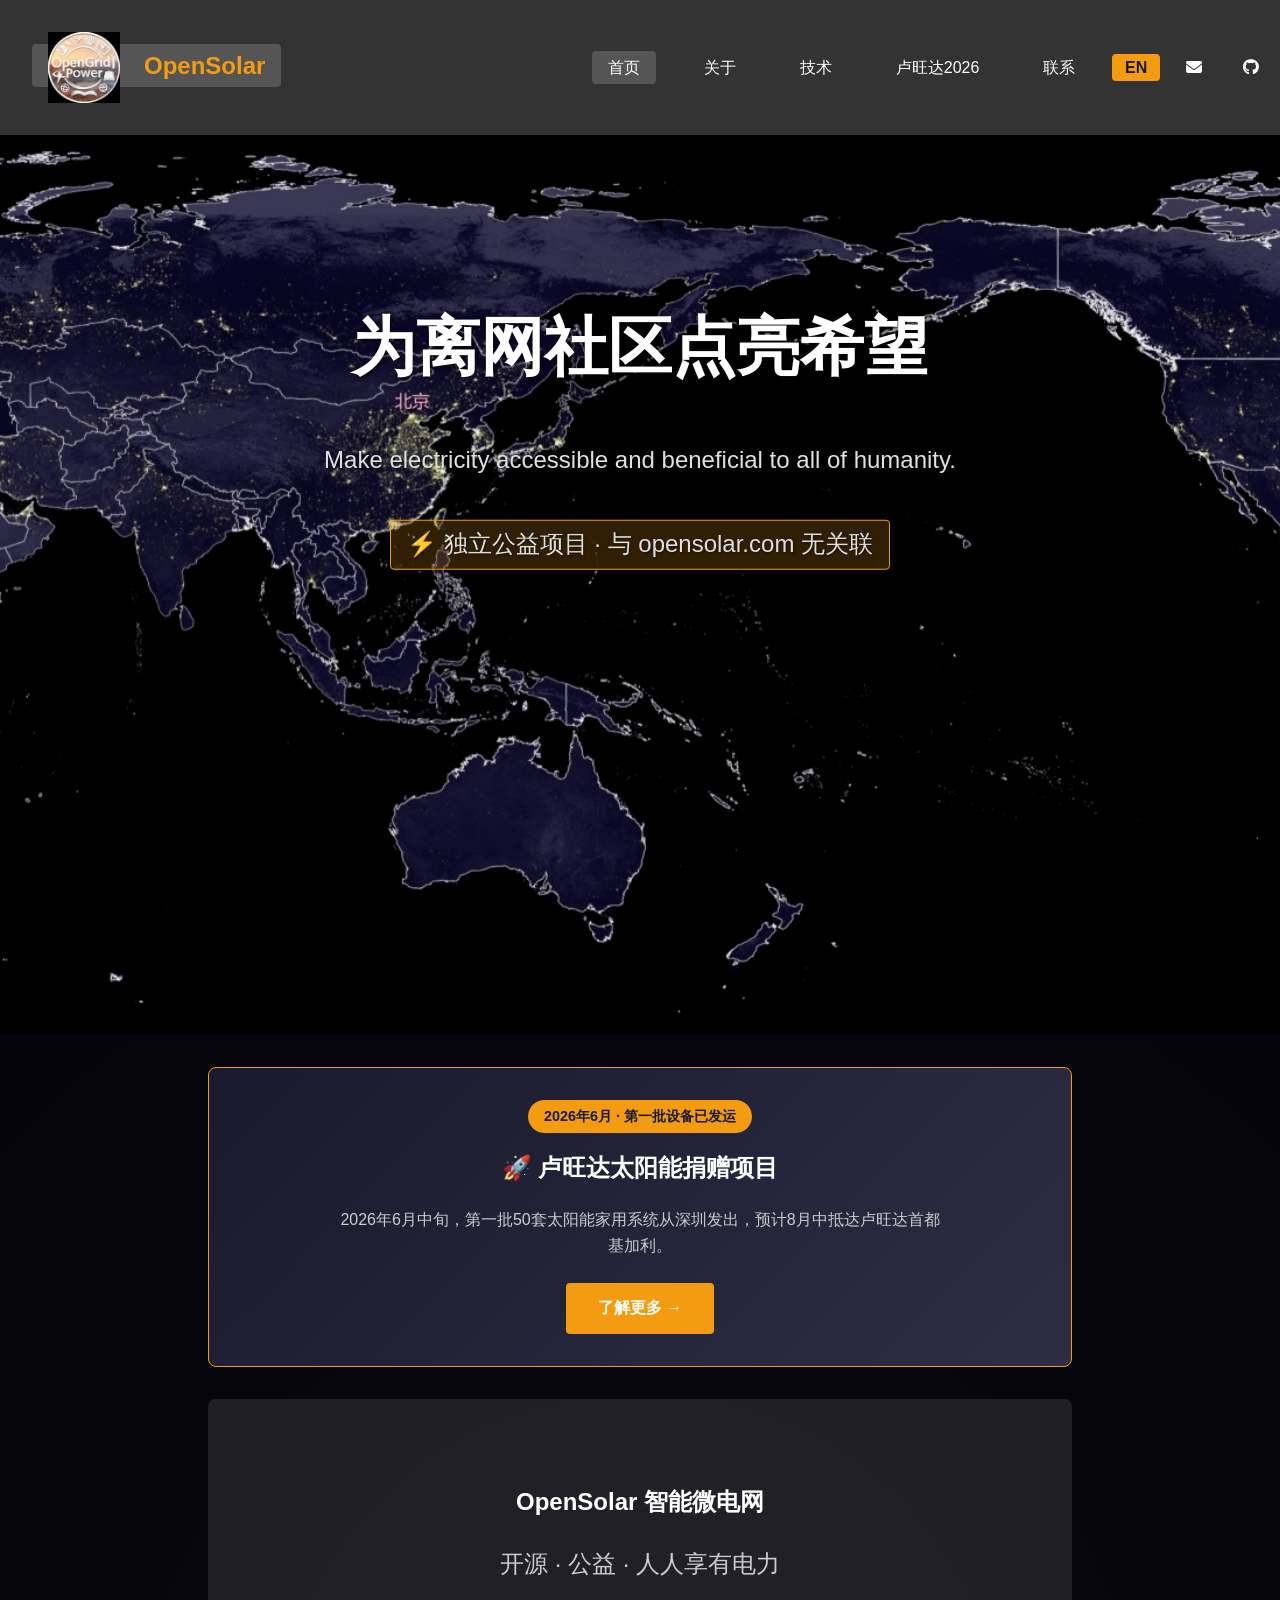
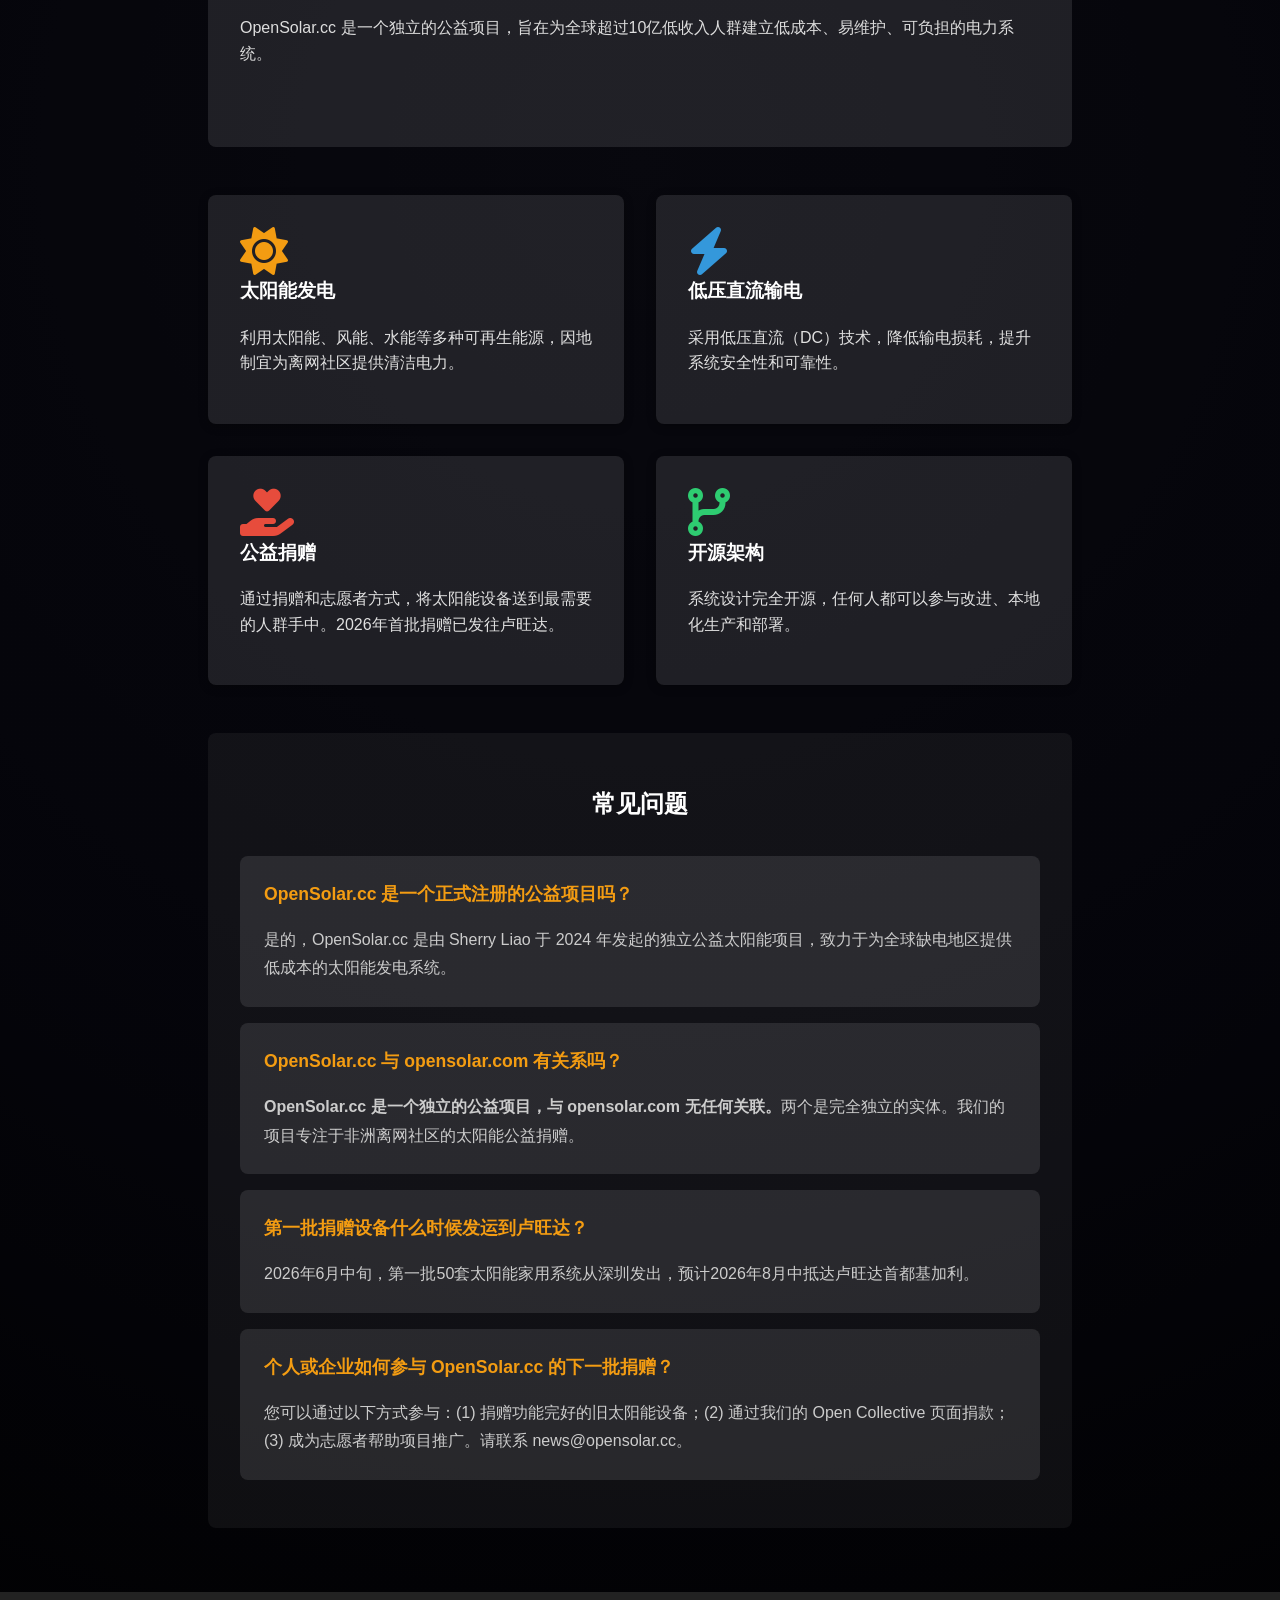
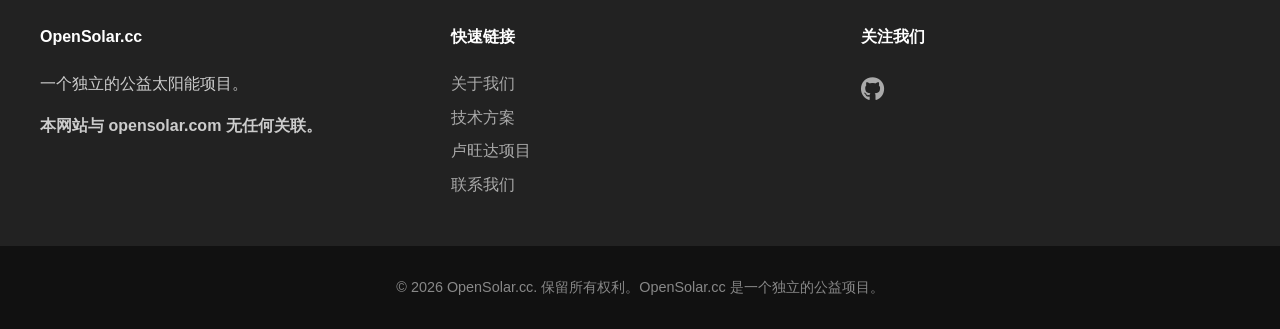
==== commit 0ce6dc1a: "update Rwanda shipment timeline: mid-June departure, mid-August arrival" ====
--- a/zh/index.html
+++ b/zh/index.html
@@ -74,7 +74,7 @@
         "name": "第一批捐赠设备什么时候发运到卢旺达？",
         "acceptedAnswer": {
           "@type": "Answer",
-          "text": "2026年6月11日，第一批50套太阳能家用系统从深圳发出，预计2026年7月5日抵达卢旺达首都基加利。"
+          "text": "2026年6月中旬，第一批50套太阳能家用系统从深圳发出，预计2026年8月中抵达卢旺达首都基加利。"
         }
       },
       {
@@ -130,7 +130,7 @@
     <section class="campaign-highlight">
       <div class="campaign-badge">2026年6月 · 第一批设备已发运</div>
       <h2>🚀 卢旺达太阳能捐赠项目</h2>
-      <p>2026年6月11日，第一批50套太阳能家用系统从深圳发出，预计7月5日抵达卢旺达首都基加利。</p>
+      <p>2026年6月中旬，第一批50套太阳能家用系统从深圳发出，预计8月中抵达卢旺达首都基加利。</p>
       <a href="rwanda-solar-shipment-2026.html" class="btn-primary">了解更多 →</a>
     </section>
 
@@ -183,7 +183,7 @@
         <div class="faq-item" itemscope itemprop="mainEntity" itemtype="https://schema.org/Question">
           <h3 itemprop="name">第一批捐赠设备什么时候发运到卢旺达？</h3>
           <div itemscope itemprop="acceptedAnswer" itemtype="https://schema.org/Answer">
-            <div itemprop="text">2026年6月11日，第一批50套太阳能家用系统从深圳发出，预计2026年7月5日抵达卢旺达首都基加利。</div>
+            <div itemprop="text">2026年6月中旬，第一批50套太阳能家用系统从深圳发出，预计2026年8月中抵达卢旺达首都基加利。</div>
           </div>
         </div>
         <div class="faq-item" itemscope itemprop="mainEntity" itemtype="https://schema.org/Question">
